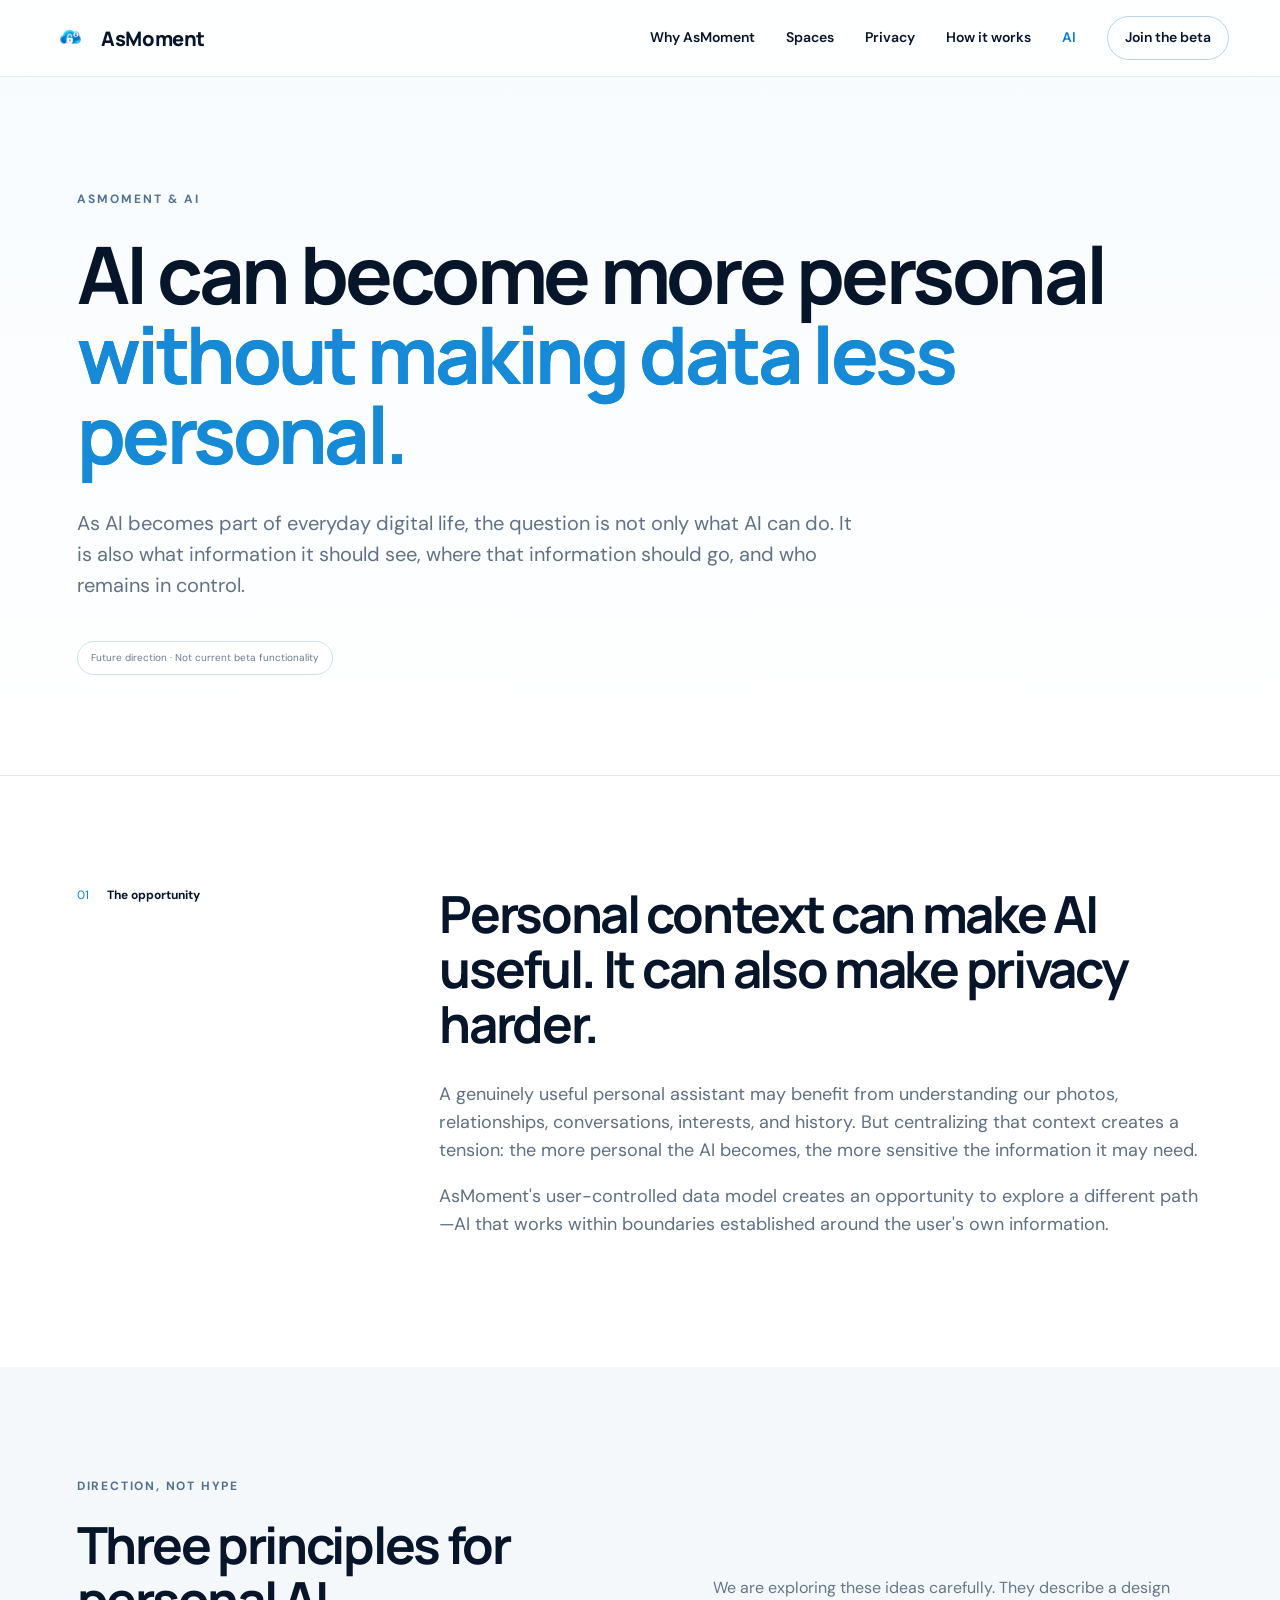
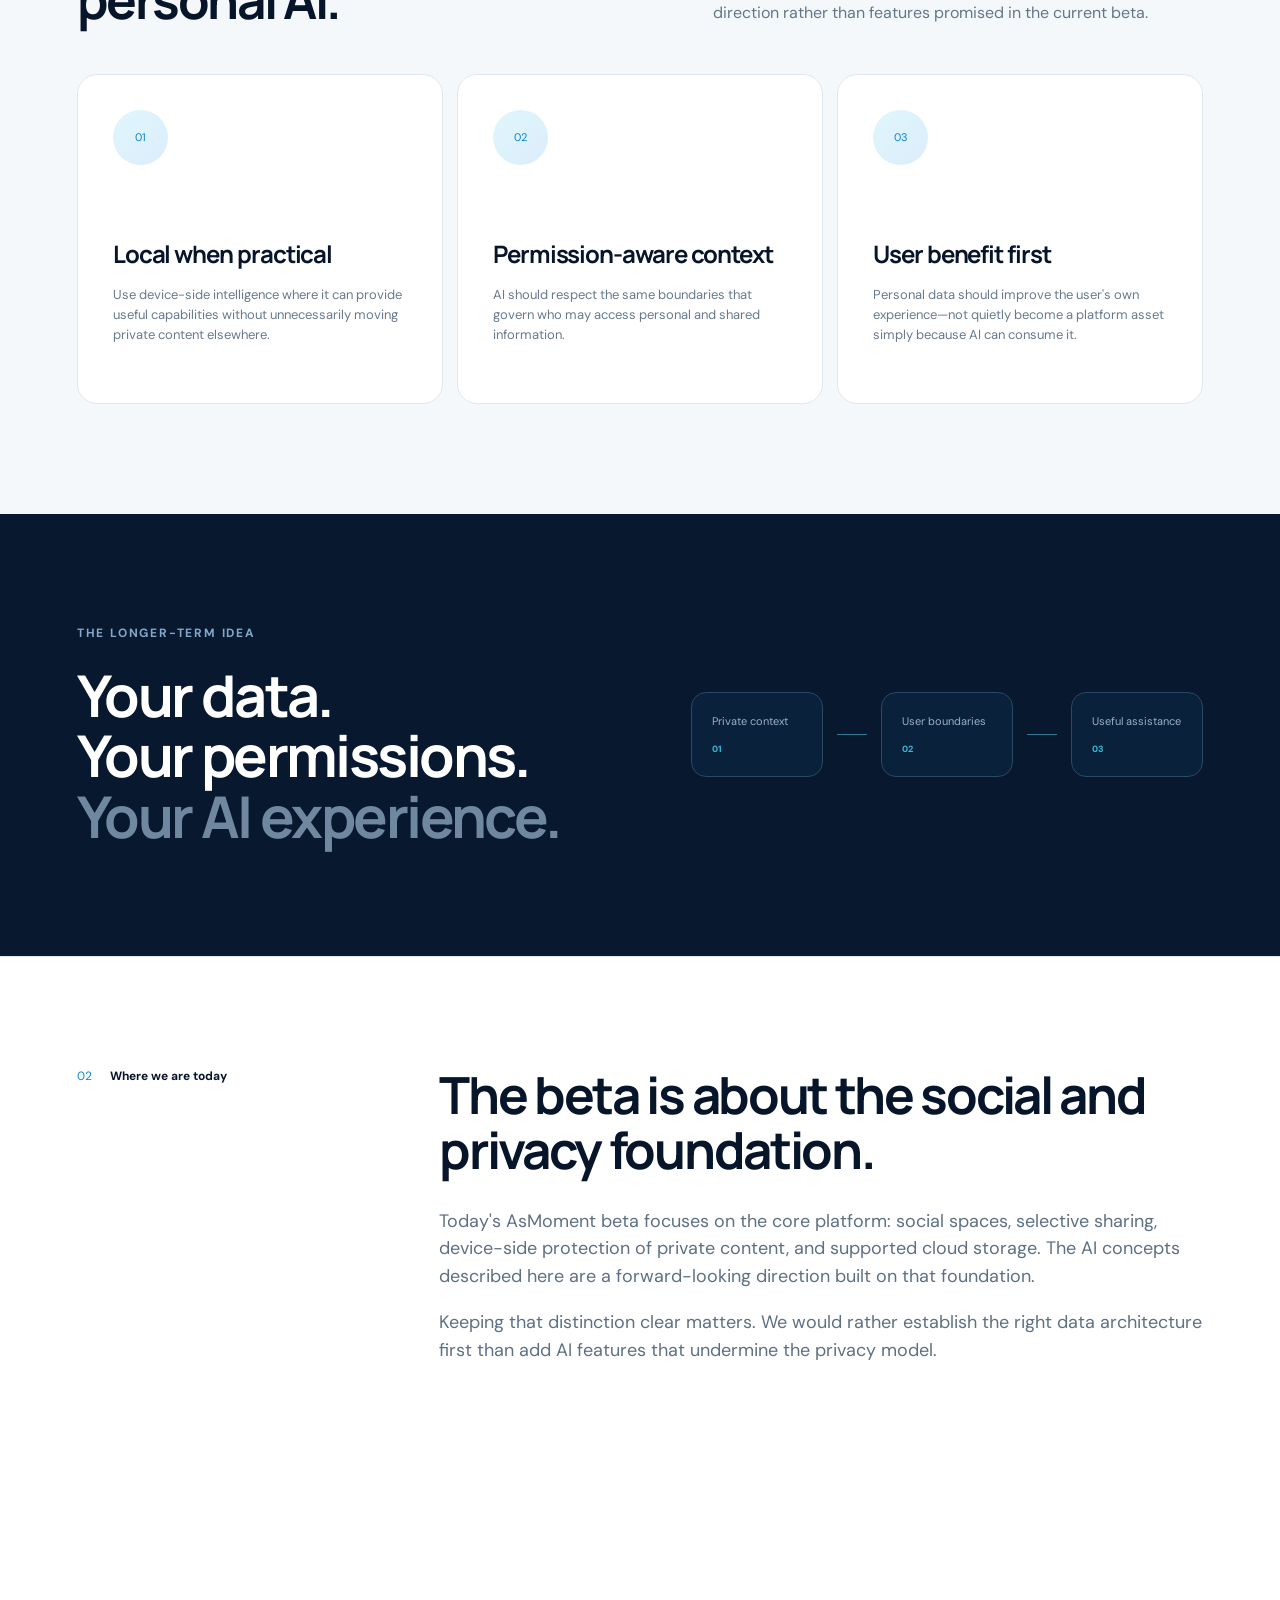
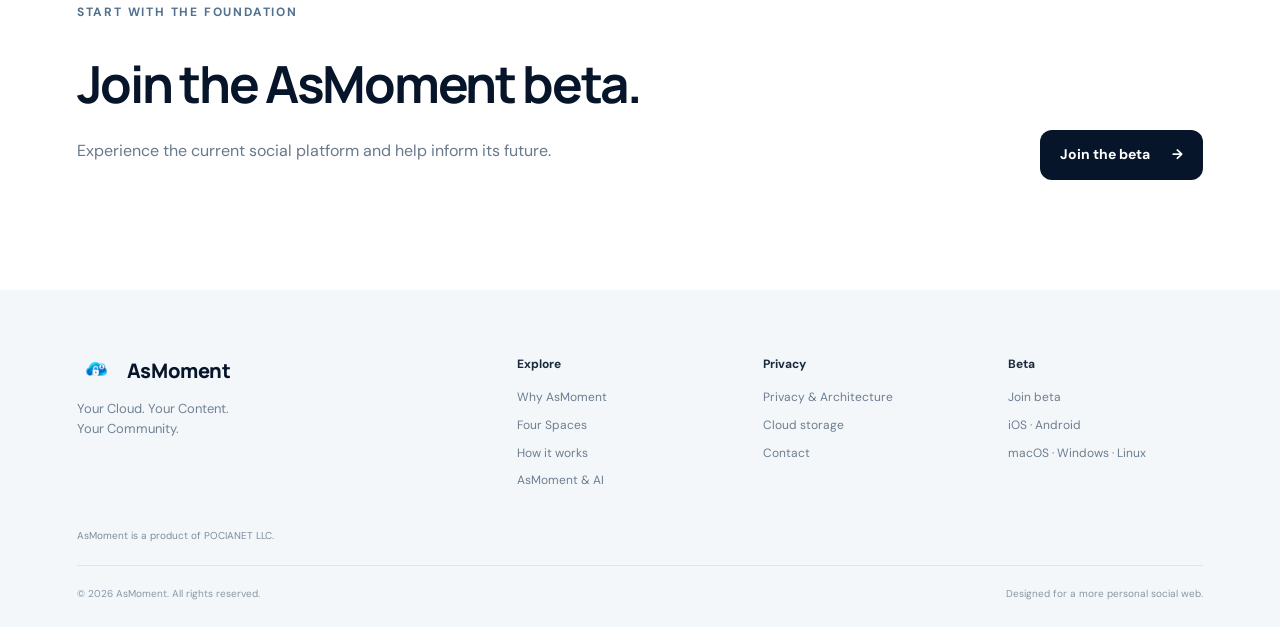
==== ai.html @ 763a7600 "Initial AsMoment website v2.1" ====
<!doctype html><html lang="en"><head><meta charset="utf-8">
  <meta name="viewport" content="width=device-width, initial-scale=1">
  <meta name="description" content="AsMoment's direction for personal AI: useful intelligence that works within user-defined boundaries for private social data.">
  <meta name="theme-color" content="#07152b">
  <meta property="og:title" content="AsMoment & AI — Personal Intelligence, Personal Boundaries">
  <meta property="og:description" content="AsMoment's direction for personal AI: useful intelligence that works within user-defined boundaries for private social data.">
  <meta property="og:type" content="website">
  <link rel="icon" type="image/png" href="assets/logo/favicon.png">
  <title>AsMoment & AI — Personal Intelligence, Personal Boundaries</title>
  <link rel="preconnect" href="https://fonts.googleapis.com">
  <link rel="preconnect" href="https://fonts.gstatic.com" crossorigin>
  <link href="https://fonts.googleapis.com/css2?family=Material+Symbols+Rounded:opsz,wght,FILL,GRAD@24,500,0,0" rel="stylesheet">
  <link rel="stylesheet" href="css/style.css">
  <script defer src="js/main.js"></script></head><body>
<header class="site-header">
    <div class="nav-wrap">
      <a class="brand" href="index.html" aria-label="AsMoment home">
        <img src="assets/logo/asmoment-logo.png" alt="" class="brand-mark"><span>AsMoment</span>
      </a>
      <button class="menu-toggle" aria-expanded="false" aria-controls="site-nav" aria-label="Open navigation"><span></span><span></span></button>
      <nav id="site-nav" class="site-nav" aria-label="Primary navigation">
        <a href="why-asmoment.html">Why AsMoment</a><a href="index.html#spaces">Spaces</a><a href="privacy.html">Privacy</a><a href="index.html#how">How it works</a><a href="ai.html" class="active">AI</a>
        <a class="nav-cta" href="beta.html">Join the beta</a>
      </nav>
    </div>
  </header>
<main>
<section class="page-hero section ai-page-hero">
 <div class="page-kicker reveal">AsMoment & AI</div>
 <h1 class="page-title reveal">AI can become more personal<br><span>without making data less personal.</span></h1>
 <p class="page-lede reveal">As AI becomes part of everyday digital life, the question is not only what AI can do. It is also what information it should see, where that information should go, and who remains in control.</p>
 <div class="future-badge reveal">Future direction · Not current beta functionality</div>
</section>
<section class="editorial section">
 <div class="editorial-aside reveal"><span>01</span><strong>The opportunity</strong></div>
 <div class="editorial-body reveal"><h2>Personal context can make AI useful. It can also make privacy harder.</h2><p>A genuinely useful personal assistant may benefit from understanding our photos, relationships, conversations, interests, and history. But centralizing that context creates a tension: the more personal the AI becomes, the more sensitive the information it may need.</p><p>AsMoment's user-controlled data model creates an opportunity to explore a different path—AI that works within boundaries established around the user's own information.</p></div>
</section>
<section class="ai-principles section">
 <div class="section-heading reveal"><div><div class="section-label">Direction, not hype</div><h2>Three principles for<br>personal AI.</h2></div><p>We are exploring these ideas carefully. They describe a design direction rather than features promised in the current beta.</p></div>
 <div class="ai-principle-grid">
  <article class="ai-principle reveal"><div class="orb">01</div><h3>Local when practical</h3><p>Use device-side intelligence where it can provide useful capabilities without unnecessarily moving private content elsewhere.</p></article>
  <article class="ai-principle reveal"><div class="orb">02</div><h3>Permission-aware context</h3><p>AI should respect the same boundaries that govern who may access personal and shared information.</p></article>
  <article class="ai-principle reveal"><div class="orb">03</div><h3>User benefit first</h3><p>Personal data should improve the user's own experience—not quietly become a platform asset simply because AI can consume it.</p></article>
 </div>
</section>
<section class="split-dark section">
 <div class="reveal"><div class="section-label light">The longer-term idea</div><h2>Your data.<br>Your permissions.<br><span>Your AI experience.</span></h2></div>
 <div class="ai-flow-card reveal"><div><span>Private context</span><b>01</b></div><i></i><div><span>User boundaries</span><b>02</b></div><i></i><div><span>Useful assistance</span><b>03</b></div></div>
</section>
<section class="editorial section">
 <div class="editorial-aside reveal"><span>02</span><strong>Where we are today</strong></div>
 <div class="editorial-body reveal"><h2>The beta is about the social and privacy foundation.</h2><p>Today's AsMoment beta focuses on the core platform: social spaces, selective sharing, device-side protection of private content, and supported cloud storage. The AI concepts described here are a forward-looking direction built on that foundation.</p><p>Keeping that distinction clear matters. We would rather establish the right data architecture first than add AI features that undermine the privacy model.</p></div>
</section>
<section class="page-cta section reveal"><div><div class="section-label">Start with the foundation</div><h2>Join the AsMoment beta.</h2><p>Experience the current social platform and help inform its future.</p></div><a class="button primary" href="beta.html">Join the beta <span>→</span></a></section>
</main><footer class="footer">
    <div class="footer-main">
      <div class="footer-brand">
        <a class="brand" href="index.html"><img src="assets/logo/asmoment-logo.png" alt="" class="brand-mark"><span>AsMoment</span></a>
        <p>Your Cloud. Your Content.<br>Your Community.</p>
      </div>
      <div class="footer-col"><strong>Explore</strong><a href="why-asmoment.html">Why AsMoment</a><a href="index.html#spaces">Four Spaces</a><a href="index.html#how">How it works</a><a href="ai.html">AsMoment & AI</a></div>
      <div class="footer-col"><strong>Privacy</strong><a href="privacy.html">Privacy & Architecture</a><a href="privacy.html#storage">Cloud storage</a><a href="mailto:admin@asmoment.com">Contact</a></div>
      <div class="footer-col"><strong>Beta</strong><a href="beta.html">Join beta</a><span>iOS · Android</span><span>macOS · Windows · Linux</span></div>
    </div>
    <p class="company-line">AsMoment is a product of POCIANET LLC.</p>
      <div class="footer-bottom"><span>© <span id="year"></span> AsMoment. All rights reserved.</span><span>Designed for a more personal social web.</span></div>
  </footer></body></html>
---- css/style.css ----
@import url('https://fonts.googleapis.com/css2?family=DM+Sans:wght@400;500;600;700&family=Manrope:wght@500;600;700;800&display=swap');
:root{--ink:#07152b;--muted:#607086;--line:#dfe7ef;--blue:#0878df;--cyan:#22c7ec;--pale:#f4f8fc;--navy:#06172e;--white:#fff;--radius:28px}
*{box-sizing:border-box}html{scroll-behavior:smooth}body{margin:0;color:var(--ink);font-family:"DM Sans",Arial,sans-serif;background:#fff;line-height:1.55}a{color:inherit;text-decoration:none}img{max-width:100%;display:block}.section{padding:110px max(6vw,24px);position:relative}.site-header{position:fixed;top:0;left:0;right:0;z-index:50;background:rgba(255,255,255,.82);backdrop-filter:blur(18px);border-bottom:1px solid rgba(215,226,237,.7)}.nav-wrap{height:76px;max-width:1500px;margin:auto;padding:0 max(4vw,20px);display:flex;align-items:center;justify-content:space-between}.brand{display:flex;align-items:center;gap:11px;font-family:Manrope,sans-serif;font-size:20px;font-weight:800;letter-spacing:-.4px}.brand-mark{width:39px;height:31px;object-fit:contain}.site-nav{display:flex;align-items:center;gap:31px;font-size:14px;font-weight:600}.site-nav a{transition:.2s}.site-nav a:hover{color:var(--blue)}.nav-cta{padding:10px 17px;border:1px solid #bcd2e6;border-radius:999px}.menu-toggle{display:none;background:none;border:0;padding:10px}.menu-toggle span{display:block;width:23px;height:2px;background:var(--ink);margin:5px}.hero{min-height:850px;padding-top:170px;display:grid;grid-template-columns:1.02fr .98fr;gap:7vw;align-items:center;overflow:hidden;background:linear-gradient(180deg,#f8fbfe 0%,#fff 72%)}.hero-copy{max-width:720px;z-index:2}.eyebrow,.section-label{text-transform:uppercase;letter-spacing:1.8px;font-size:12px;font-weight:700;color:#52718e;display:flex;align-items:center;gap:9px;margin-bottom:22px}.status-dot{width:8px;height:8px;background:#20b878;border-radius:50%;box-shadow:0 0 0 5px rgba(32,184,120,.12)}h1,h2,h3{font-family:Manrope,sans-serif;margin:0;letter-spacing:-.045em}h1{font-size:clamp(58px,6vw,96px);line-height:.98;font-weight:700}h1 span{background:linear-gradient(90deg,#0878df,#16b9dd);-webkit-background-clip:text;color:transparent}.hero-lede{font-size:20px;color:#53657a;max-width:630px;margin:32px 0}.hero-actions{display:flex;gap:13px}.button{display:inline-flex;align-items:center;gap:22px;padding:14px 20px;border-radius:12px;font-weight:700;font-size:14px}.button.primary{background:var(--ink);color:#fff}.button.primary:hover{background:#102a4b}.button.ghost{border:1px solid #ccd9e5;background:#fff}.hero-trust{display:flex;gap:14px;align-items:center;margin-top:37px;font-size:12px;color:#6b7c8e;font-weight:600}.hero-trust i{width:3px;height:3px;background:#aab7c4;border-radius:50%}.hero-visual{height:610px;position:relative}.hero-glow{position:absolute;border-radius:50%;filter:blur(1px)}.glow-one{width:520px;height:520px;background:radial-gradient(circle,rgba(26,199,235,.13),transparent 68%);right:2%;top:17%}.glow-two{width:350px;height:350px;background:radial-gradient(circle,rgba(20,104,225,.10),transparent 68%);left:35%;top:25%}.visual-orbit{position:absolute;border:1px solid rgba(30,130,207,.14);border-radius:50%;left:50%;top:50%;transform:translate(-50%,-50%)}.orbit-a{width:570px;height:570px}.orbit-b{width:430px;height:430px}.phone-shell{position:absolute;width:292px;height:570px;border:9px solid #0a1c33;border-radius:45px;background:#f6f9fc;left:50%;top:50%;transform:translate(-50%,-50%) rotate(3deg);box-shadow:0 35px 80px rgba(12,50,84,.2);padding:28px 16px}.phone-top{width:85px;height:20px;border-radius:20px;background:#0a1c33;position:absolute;top:7px;left:50%;transform:translateX(-50%)}.mini-brand{display:flex;gap:7px;align-items:center;font:700 12px Manrope}.mini-brand img{width:25px;height:20px;object-fit:contain}.moment-card{margin-top:25px;background:#fff;border-radius:19px;padding:10px;box-shadow:0 8px 24px rgba(15,52,85,.08)}.moment-image{height:250px;border-radius:13px;position:relative;overflow:hidden;background:linear-gradient(#bceafb,#e9f8fc)}.sun{position:absolute;width:44px;height:44px;border-radius:50%;background:#fff8cb;right:32px;top:37px}.hill{position:absolute;border-radius:50% 50% 0 0}.hill-a{width:260px;height:150px;background:#6bb8b3;left:-50px;bottom:-50px;transform:rotate(9deg)}.hill-b{width:250px;height:125px;background:#277fa2;right:-80px;bottom:-35px;transform:rotate(-12deg)}.moment-meta{display:flex;gap:9px;align-items:center;padding:12px 3px 6px}.avatar{width:28px;height:28px;border-radius:50%;background:linear-gradient(135deg,#0d78df,#25caec)}.moment-meta b,.moment-meta small{display:block}.moment-meta b{font-size:10px}.moment-meta small{font-size:8px;color:#8391a0}.moment-actions{display:flex;justify-content:space-between;font-size:10px;color:#617284;padding:7px 4px}.encrypt-pill{margin-top:18px;background:#e9f8f6;color:#177d6a;border-radius:10px;padding:9px;text-align:center;font-size:9px;font-weight:700}.cloud-card,.people-card{position:absolute;background:rgba(255,255,255,.93);backdrop-filter:blur(12px);border:1px solid #e2edf5;box-shadow:0 20px 50px rgba(20,67,104,.14);border-radius:17px}.cloud-card{right:0;top:115px;width:230px;padding:16px;display:flex;align-items:center;gap:11px}.cloud-icon{font-size:25px;color:#1689dc}.cloud-card small,.cloud-card strong{display:block}.cloud-card small{font-size:8px;letter-spacing:1.2px;color:#8796a4}.cloud-card strong{font:700 14px Manrope}.lock{margin-left:auto}.people-card{left:0;bottom:95px;padding:13px 15px;width:210px}.faces{display:flex;margin-bottom:8px}.faces span{width:29px;height:29px;border-radius:50%;background:#dcecf8;border:2px solid #fff;display:grid;place-items:center;font-size:9px;font-weight:700;margin-right:-6px}.faces span:nth-child(2){background:#cceee9}.faces span:nth-child(3){background:#eef2f5}.people-card small{font-size:9px;color:#6a7b8c}.statement{max-width:1600px;margin:auto}.statement-grid{display:grid;grid-template-columns:1.05fr .95fr;gap:8vw}.statement h2,.section-heading h2,.clouds h2,.devices h2{font-size:clamp(42px,4vw,66px);line-height:1.06}.statement h2 span,.architecture h2 span{color:#75869a}.statement-copy{font-size:18px;color:#5c6c7d;max-width:650px}.statement-copy p:first-child{margin-top:0}.statement-copy strong{color:var(--ink)}.section-heading{display:flex;justify-content:space-between;gap:60px;align-items:end;max-width:1500px;margin:0 auto 48px}.section-heading p{max-width:490px;color:#657689;margin:0;font-size:16px}.spaces{background:#f5f8fb}.space-grid{max-width:1500px;margin:auto;display:grid;grid-template-columns:repeat(4,1fr);gap:16px}.space-card{min-height:390px;padding:28px;border-radius:22px;background:#fff;border:1px solid #e2eaf1;display:flex;flex-direction:column;transition:.25s}.space-card:hover{transform:translateY(-5px);box-shadow:0 22px 45px rgba(19,56,87,.08)}.space-no{font-size:11px;color:#8b9aaa}.space-icon{font-size:40px;margin:55px 0 27px;color:#1287d7}.space-card h3{font-size:25px}.space-card p{color:#657487;font-size:14px}.card-foot{margin-top:auto;padding-top:22px;border-top:1px solid #e8eef3;font-size:12px;font-weight:700;display:flex;justify-content:space-between}.architecture{background:var(--navy);color:#fff;display:grid;grid-template-columns:1fr 1fr;gap:9vw;align-items:center;overflow:hidden}.architecture:after{content:"";position:absolute;width:600px;height:600px;border-radius:50%;background:radial-gradient(circle,rgba(18,181,221,.14),transparent 65%);right:-120px;top:0}.section-label.light{color:#82a9c9}.architecture h2,.ai h2{font-size:clamp(43px,4.2vw,68px);line-height:1.05}.arch-copy{z-index:2}.arch-copy>p{color:#aabbd0;font-size:17px;max-width:650px}.principles{margin-top:42px;border-top:1px solid #213650}.principles>div{display:flex;gap:20px;padding:18px 0;border-bottom:1px solid #213650}.principles b{color:#43c8e5;font-size:11px}.principles span strong,.principles span small{display:block}.principles span strong{font-size:14px}.principles span small{color:#8297ad;font-size:12px;margin-top:2px}.arch-diagram{z-index:2;max-width:570px;margin:auto;width:100%}.arch-node{border:1px solid #284663;background:rgba(10,33,57,.85);border-radius:19px;padding:21px 24px;box-shadow:0 18px 45px rgba(0,0,0,.16)}.arch-node small,.arch-node strong,.arch-node>span{display:block}.arch-node small{color:#58cae4;font-size:9px;letter-spacing:1.5px}.arch-node strong{font:700 21px Manrope;margin:3px 0}.arch-node>span{font-size:11px;color:#92a7bb}.arch-node.device{margin:0 50px}.arch-node.cloud{background:linear-gradient(135deg,#0d3356,#0a243f)}.flow-line{height:65px;width:1px;background:#38546e;margin:auto;position:relative}.flow-line span{position:absolute;white-space:nowrap;font-size:8px;color:#718ba2;background:var(--navy);padding:3px 7px;left:8px;top:22px}.flow-line.secure{background:#19a8ca}.provider-row{display:flex;gap:7px;margin-top:13px}.provider-row span{font-size:9px;border:1px solid #315674;border-radius:7px;padding:6px 8px}.arch-node em{display:block;color:#6f8aa2;font-size:8px;font-style:normal;margin-top:9px}.how{max-width:1700px;margin:auto}.steps{display:grid;grid-template-columns:repeat(4,1fr);border-top:1px solid var(--line);border-bottom:1px solid var(--line)}.step{padding:35px 28px 42px;border-right:1px solid var(--line);min-height:315px}.step:last-child{border-right:0}.step-num{font-size:10px;color:#8da0b1}.step-glyph{font-size:34px;color:#0b86d9;margin:43px 0 30px}.step h3{font-size:20px}.step p{font-size:13px;color:#69798a}.clouds{padding-top:30px}.clouds-panel{max-width:1500px;margin:auto;background:#eff6fb;border-radius:30px;padding:60px;display:grid;grid-template-columns:.8fr 1.2fr;gap:7vw;align-items:center}.clouds-panel p{color:#617386;max-width:500px}.provider-grid{display:grid;grid-template-columns:1fr 1fr;gap:12px}.provider{background:#fff;border:1px solid #dce7ef;border-radius:14px;padding:17px;display:grid;grid-template-columns:35px 1fr;grid-template-rows:auto auto;column-gap:12px;align-items:center}.provider>span{grid-row:1/3;width:31px;height:31px;display:grid;place-items:center;font-weight:700;color:#1686d5}.provider strong{font-size:13px}.provider small{font-size:9px;color:#8392a1}.provider.muted{opacity:.75}.gdrive{border:7px solid #2b8ae2;border-top-color:#f5b840;border-right-color:#45aa68;transform:rotate(45deg);width:25px!important;height:25px!important}.boxlogo{font-size:12px}.devices{display:grid;grid-template-columns:.8fr 1.2fr;gap:8vw;align-items:center;overflow:hidden}.device-copy p{color:#627387;max-width:520px}.os-list{display:flex;flex-wrap:wrap;gap:8px;margin-top:28px}.os-list span{padding:8px 12px;border:1px solid #d8e2ea;border-radius:999px;font-size:11px;font-weight:700}.device-art{height:480px;position:relative}.laptop{position:absolute;width:590px;left:50%;top:50%;transform:translate(-45%,-50%)}.laptop-screen{height:340px;border:11px solid #14283d;border-radius:20px;background:#f7fafc;display:grid;grid-template-columns:120px 1fr;padding:20px;gap:22px;box-shadow:0 35px 65px rgba(20,54,85,.15)}.mock-sidebar{border-radius:10px;background:linear-gradient(#e3eef5 20%,transparent 20% 25%,#e3eef5 25% 32%,transparent 32% 37%,#e3eef5 37% 44%,transparent 44%)}.mock-feed{display:grid;gap:12px}.mock-feed i{background:linear-gradient(135deg,#c8edf2,#d8e9f5);border-radius:12px}.laptop-base{height:13px;background:#b9c5cf;border-radius:0 0 50% 50%;width:660px;margin-left:-35px}.mobile{position:absolute;width:160px;height:330px;border:8px solid #10253a;border-radius:28px;background:#fff;right:2%;bottom:5%;box-shadow:0 25px 55px rgba(16,48,77,.18);padding:13px}.mock-top{height:20px;background:#e6eef4;border-radius:6px;margin-bottom:10px}.mock-photo{height:170px;background:linear-gradient(145deg,#b9e9ef,#6fb1cc);border-radius:10px}.mock-lines{height:45px;margin-top:10px;background:linear-gradient(#e6eef4 15%,transparent 15% 35%,#e6eef4 35% 50%,transparent 50%)}.ai{background:#07182f;color:#fff;display:grid;grid-template-columns:1fr 1fr;gap:10vw;align-items:center;overflow:hidden}.ai-copy p{color:#9fb2c7;max-width:600px}.future-note{font-size:11px!important;border-left:2px solid #28bddd;padding-left:12px}.ai-visual{height:500px;position:relative;display:grid;place-items:center}.ai-core{width:145px;height:145px;border-radius:50%;background:radial-gradient(circle at 30% 25%,#22d0eb,#0878df 55%,#0a3d7e);display:grid;place-items:center;font:800 48px Manrope;box-shadow:0 0 70px rgba(22,173,222,.3);z-index:2}.ai-core span{font-size:22px}.ai-ring{position:absolute;border:1px solid #254665;border-radius:50%}.r1{width:240px;height:240px}.r2{width:360px;height:360px}.r3{width:480px;height:480px}.ai-tag{position:absolute;border:1px solid #284968;background:#0b213b;border-radius:999px;padding:7px 12px;font-size:9px;color:#8eb0c8}.tag1{left:9%;top:22%}.tag2{right:2%;top:48%}.tag3{left:15%;bottom:18%}.beta{padding-top:90px;padding-bottom:90px}.beta-panel{max-width:1500px;margin:auto;border-radius:30px;background:linear-gradient(120deg,#0b7ee0,#0a54b6);color:#fff;padding:60px;display:flex;justify-content:space-between;align-items:center;gap:60px;box-shadow:0 25px 60px rgba(11,91,176,.18)}.beta-copy{max-width:760px}.beta-copy .eyebrow{color:#cbe9fb}.beta-copy h2{font-size:clamp(38px,4vw,62px);line-height:1.04}.beta-copy p{color:#d8eafd;max-width:650px}.beta-action{text-align:center;min-width:240px}.light-button{background:#fff!important;color:#0b5db6!important}.beta-action small{display:block;margin-top:11px;color:#cde2f7}.footer{background:#f4f7fa;padding:65px max(6vw,24px) 25px}.footer-main{max-width:1500px;margin:auto;display:grid;grid-template-columns:2fr repeat(3,1fr);gap:50px}.footer-brand p{font-size:13px;color:#718294}.footer-col{display:flex;flex-direction:column;gap:9px;font-size:12px;color:#6c7d8e}.footer-col strong{color:#1a2a3d;margin-bottom:6px}.footer-col a:hover{color:var(--blue)}.footer-bottom{max-width:1500px;margin:50px auto 0;padding-top:20px;border-top:1px solid #dce5ec;display:flex;justify-content:space-between;font-size:10px;color:#8997a5}.reveal{opacity:0;transform:translateY(18px);transition:opacity .7s ease,transform .7s ease}.reveal.visible{opacity:1;transform:none}
@media(max-width:1000px){.site-nav{display:none;position:absolute;top:76px;left:0;right:0;background:#fff;padding:24px;flex-direction:column;align-items:flex-start;border-bottom:1px solid var(--line)}.site-nav.open{display:flex}.menu-toggle{display:block}.hero{grid-template-columns:1fr;padding-top:145px}.hero-copy{max-width:800px}.hero-visual{height:560px}.statement-grid,.architecture,.devices,.ai{grid-template-columns:1fr}.space-grid,.steps{grid-template-columns:1fr 1fr}.clouds-panel{grid-template-columns:1fr}.architecture{gap:60px}.arch-diagram{margin:0}.devices{gap:20px}.device-art{margin-top:20px}.ai-visual{order:2}.footer-main{grid-template-columns:2fr 1fr 1fr}.footer-col:last-child{display:none}}
@media(max-width:650px){.section{padding:78px 22px}.hero{padding-top:130px;min-height:auto}.hero-lede{font-size:17px}.hero-actions{flex-direction:column;align-items:stretch}.button{justify-content:center}.hero-trust{flex-wrap:wrap}.hero-visual{height:500px;transform:scale(.82);margin:-30px -50px}.cloud-card{right:-20px}.people-card{left:-20px}.statement-grid{grid-template-columns:1fr;gap:25px}.section-heading{display:block}.section-heading p{margin-top:18px}.space-grid,.steps{grid-template-columns:1fr}.space-card{min-height:300px}.space-icon{margin:30px 0 20px}.step{border-right:0;border-bottom:1px solid var(--line)}.clouds-panel{padding:30px 20px}.provider-grid{grid-template-columns:1fr}.arch-node.device{margin:0 15px}.devices{padding-bottom:20px}.device-art{height:370px;transform:scale(.72);margin:-30px -100px}.laptop{left:44%}.ai-visual{height:390px;transform:scale(.78);margin:-20px}.beta-panel{padding:35px 25px;display:block}.beta-action{margin-top:28px;text-align:left}.footer-main{grid-template-columns:1fr 1fr}.footer-brand{grid-column:1/-1}.footer-bottom{display:block}.footer-bottom span{display:block;margin-top:6px}}
@media(prefers-reduced-motion:reduce){html{scroll-behavior:auto}.reveal{opacity:1;transform:none;transition:none}}

.site-nav a.active{color:var(--blue)}
.page-hero{padding-top:190px;padding-bottom:100px;min-height:650px;background:linear-gradient(180deg,#f7fbfe,#fff);display:flex;flex-direction:column;justify-content:center}
.page-kicker{font-size:12px;text-transform:uppercase;letter-spacing:2px;color:#517491;font-weight:700;margin-bottom:25px}
.page-title{font-size:clamp(54px,6.2vw,94px);line-height:1.01;max-width:1300px}.page-title span{color:#1689d7}
.page-lede{max-width:780px;font-size:20px;color:#607287;margin-top:34px}
.editorial{max-width:1500px;margin:auto;display:grid;grid-template-columns:260px 1fr;gap:8vw;border-top:1px solid var(--line)}
.editorial-aside{display:flex;gap:18px;align-items:flex-start;font-size:12px}.editorial-aside span{color:#0c89d9}.editorial-aside strong{font-size:12px}
.editorial-body{max-width:850px}.editorial-body h2{font-size:clamp(38px,4vw,60px);line-height:1.08;margin-bottom:30px}.editorial-body p{font-size:18px;color:#5e7083}.editorial-body strong{color:var(--ink)}
.beliefs,.storage-section,.ai-principles,.beta-details{background:#f5f8fb}.belief-grid{max-width:1500px;margin:auto;display:grid;grid-template-columns:repeat(4,1fr);gap:14px}
.belief{background:#fff;border:1px solid #e1e9f0;border-radius:18px;padding:28px;min-height:280px}.belief>span{font-size:10px;color:#168bd9}.belief h3{font-size:22px;margin-top:60px}.belief p{font-size:13px;color:#667789}
.split-dark{background:#07182f;color:#fff;display:grid;grid-template-columns:1fr 1fr;gap:8vw;align-items:center}.split-dark h2{font-size:clamp(44px,4.5vw,70px);line-height:1.05}.split-dark h2 span{color:#6f879f}
.quote-card{border:1px solid #294761;background:#0a213b;border-radius:24px;padding:55px}.quote-card p{font:600 clamp(30px,3vw,45px) Manrope;letter-spacing:-.04em;margin:0}.quote-card small{display:block;color:#7f9bb4;margin-top:20px}
.page-cta{max-width:1500px;margin:auto;display:flex;justify-content:space-between;align-items:end;gap:50px}.page-cta h2{font-size:clamp(40px,4vw,62px)}.page-cta p{color:#68798b}
.arch-explainer{background:#07182f;color:#fff}.arch-story{max-width:1450px;margin:auto;display:grid;grid-template-columns:1fr 110px 1fr 110px 1fr;align-items:center}
.arch-stage{min-height:260px;border:1px solid #294761;border-radius:20px;background:#0a213b;padding:28px}.arch-stage b{color:#32c1df;font-size:11px}.arch-stage small{display:block;color:#7694ad;font-size:9px;letter-spacing:1.4px;margin-top:40px}.arch-stage h3{font-size:24px;margin:5px 0}.arch-stage p{color:#8da6bb;font-size:12px}.arch-arrow{text-align:center;color:#39c1df}.arch-arrow span{display:block;color:#69869e;font-size:8px;margin-top:4px}
.storage-grid{max-width:1500px;margin:auto;display:grid;grid-template-columns:repeat(4,1fr);gap:14px}.storage-card{background:#fff;border:1px solid #dfe8ef;border-radius:18px;padding:30px;min-height:270px}.storage-symbol{display:grid;place-items:center;width:48px;height:48px;border-radius:13px;background:#eaf6fc;color:#0c83d4;font-weight:800}.storage-card h3{font-size:21px;margin-top:45px}.storage-card p{font-size:12px;color:#697a8b}.storage-card small{font-size:8px;letter-spacing:1px;color:#1886d0}.storage-card.testing{opacity:.75}
.privacy-boundaries{background:#07182f;color:#fff}.boundary-grid{max-width:1500px;margin:auto;display:grid;grid-template-columns:repeat(3,1fr);gap:1px;background:#27415a;border:1px solid #27415a}.boundary{background:#07182f;padding:35px}.boundary b{font:600 20px Manrope}.boundary p{font-size:12px;color:#8fa5b9}.technical-note{max-width:1500px;margin:35px auto 0;color:#7891a8;font-size:10px}
.future-badge{margin-top:20px;border:1px solid #cfe0ed;border-radius:999px;padding:8px 13px;width:max-content;font-size:10px;color:#6a7d8f;background:#fff}
.ai-principle-grid{max-width:1500px;margin:auto;display:grid;grid-template-columns:repeat(3,1fr);gap:14px}.ai-principle{background:#fff;border:1px solid #dfe8ef;border-radius:20px;padding:35px;min-height:330px}.orb{width:55px;height:55px;border-radius:50%;display:grid;place-items:center;background:linear-gradient(135deg,#dff7fb,#dcecfb);color:#0a82d3;font-size:11px}.ai-principle h3{font-size:24px;margin-top:70px}.ai-principle p{color:#687a8c;font-size:13px}
.ai-flow-card{display:flex;align-items:center;gap:14px}.ai-flow-card div{flex:1;border:1px solid #2a4964;background:#0a213b;border-radius:15px;padding:20px}.ai-flow-card span,.ai-flow-card b{display:block}.ai-flow-card span{font-size:11px;color:#9ab0c4}.ai-flow-card b{color:#36bddb;font-size:9px;margin-top:12px}.ai-flow-card i{width:30px;height:1px;background:#2f7690}
.beta-page{padding-top:190px;min-height:780px;background:linear-gradient(135deg,#f7fbfe,#eef7fc);display:grid;grid-template-columns:1.1fr .9fr;gap:9vw;align-items:center}.beta-page-copy h1{font-size:clamp(52px,5.5vw,86px);line-height:1.01}.beta-page-copy h1 span{color:#1186d5}.beta-page-copy>p{font-size:18px;color:#617387;max-width:680px}.beta-checks{display:grid;gap:10px;margin-top:35px;font-size:12px;color:#536b7e}.beta-checks span::first-letter{color:#18a775}.beta-contact{background:#fff;border:1px solid #dce7ef;border-radius:24px;padding:45px;box-shadow:0 30px 70px rgba(24,67,101,.09)}.contact-icon{width:55px;height:55px;border-radius:15px;background:#e8f5fb;color:#0b83d4;display:grid;place-items:center;font:700 23px Manrope;margin-bottom:35px}.beta-contact h2{font-size:34px}.beta-contact p{color:#65778a}.button.wide{width:100%;justify-content:space-between;margin-top:15px}.beta-contact>small{display:block;color:#8b99a7;font-size:9px;margin-top:12px}
@media(max-width:1000px){.editorial{grid-template-columns:1fr;gap:30px}.belief-grid,.storage-grid{grid-template-columns:1fr 1fr}.arch-story{grid-template-columns:1fr}.arch-arrow{padding:18px;transform:rotate(90deg)}.ai-principle-grid{grid-template-columns:1fr}.beta-page{grid-template-columns:1fr}.split-dark{grid-template-columns:1fr}.page-hero{min-height:560px}.boundary-grid{grid-template-columns:1fr}}
@media(max-width:650px){.page-hero{padding-top:140px;min-height:520px}.page-lede{font-size:17px}.belief-grid,.storage-grid{grid-template-columns:1fr}.page-cta{display:block}.page-cta .button{margin-top:25px}.quote-card{padding:30px}.ai-flow-card{flex-direction:column;align-items:stretch}.ai-flow-card i{height:25px;width:1px;margin:auto}.beta-page{padding-top:140px}.beta-contact{padding:30px 22px}}


/* v2.1 — AsMoment space system and human-centered storytelling */
.material-symbols-rounded{
  font-family:'Material Symbols Rounded';
  font-weight:normal;font-style:normal;font-size:32px;line-height:1;
  letter-spacing:normal;text-transform:none;display:inline-block;white-space:nowrap;
  word-wrap:normal;direction:ltr;-webkit-font-feature-settings:'liga';-webkit-font-smoothing:antialiased;
  font-feature-settings:'liga';
}
.space-icon{
  width:62px;height:62px;border-radius:18px;display:grid;place-items:center;
  margin:30px 0 20px;
}
.space-card.corner .space-icon{color:#00897b;background:#e6f6f3}
.space-card.family .space-icon{color:#e88909;background:#fff3df}
.space-card.community .space-icon{color:#2787e8;background:#e9f3fd}
.space-card.square .space-icon{color:#6657c8;background:#efedfb}
.space-card.corner{border-top:3px solid #00897b}
.space-card.family{border-top:3px solid #f59e0b}
.space-card.community{border-top:3px solid #2787e8}
.space-card.square{border-top:3px solid #6657c8}

.human-story{
  max-width:none;background:#f5f8fb;display:grid;grid-template-columns:.85fr 1.15fr;
  gap:7vw;align-items:center;
}
.human-story-copy{max-width:650px;margin-left:auto}
.human-story-copy h2{font-size:clamp(40px,4.4vw,68px);line-height:1.05;margin:18px 0 24px}
.human-story-copy h2 span{color:#75879a}
.human-story-copy p{font-size:17px;color:#647689;max-width:580px}
.text-link{display:inline-flex;gap:12px;align-items:center;margin-top:18px;color:#087ac5;font-size:12px;font-weight:700}
.human-photo-grid{display:grid;grid-template-columns:1.1fr .9fr;gap:16px;min-height:520px}
.photo-slot{margin:0;border-radius:24px;overflow:hidden;position:relative;background:#dceaf1;min-height:420px}
.photo-slot:nth-child(2){margin-top:70px;min-height:380px}
.photo-art{position:absolute;inset:0;display:grid;place-items:center;background:
  radial-gradient(circle at 30% 25%,rgba(255,255,255,.8),transparent 24%),
  linear-gradient(145deg,#d8eff1,#dce8f5 52%,#d8d6ee)}
.photo-family .photo-art{background:
  radial-gradient(circle at 25% 20%,rgba(255,255,255,.82),transparent 22%),
  linear-gradient(145deg,#f6e6cf,#dbecef 52%,#cadde5)}
.photo-community .photo-art{background:
  radial-gradient(circle at 75% 20%,rgba(255,255,255,.75),transparent 24%),
  linear-gradient(145deg,#dcecf8,#dfe8f5 48%,#e4dcf4)}
.photo-art .material-symbols-rounded{font-size:90px;color:rgba(28,67,91,.22)}
.photo-slot figcaption{position:absolute;left:18px;right:18px;bottom:18px;padding:17px 18px;border-radius:15px;
  background:rgba(255,255,255,.9);backdrop-filter:blur(10px);display:flex;flex-direction:column}
.photo-slot figcaption b{font:600 15px Manrope;color:#162b3d}
.photo-slot figcaption span{font-size:10px;color:#718394;margin-top:3px}
.company-line{max-width:1500px;margin:38px auto -28px;font-size:10px;color:#7d8d9b}

@media(max-width:1000px){
  .human-story{grid-template-columns:1fr}
  .human-story-copy{margin:0}
  .human-photo-grid{min-height:440px}
}
@media(max-width:650px){
  .human-photo-grid{grid-template-columns:1fr;min-height:auto}
  .photo-slot,.photo-slot:nth-child(2){min-height:300px;margin:0}
}
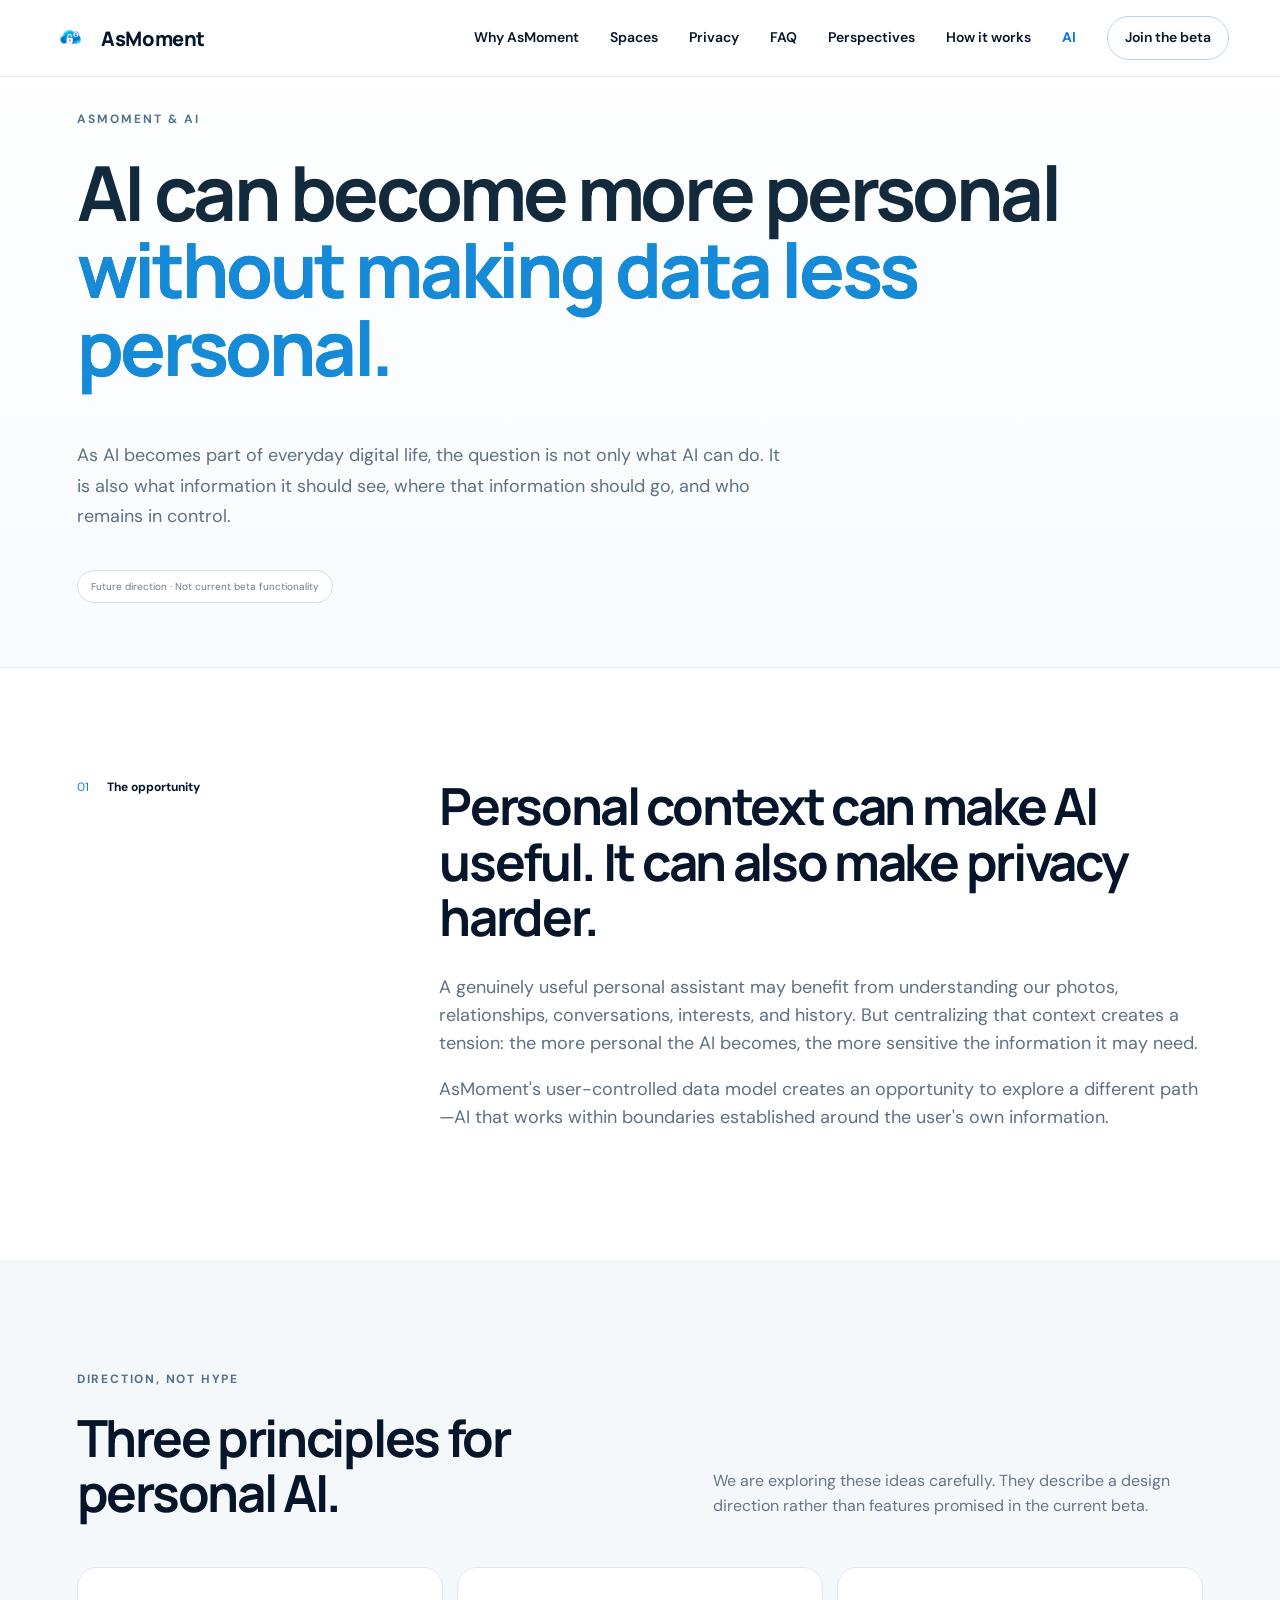
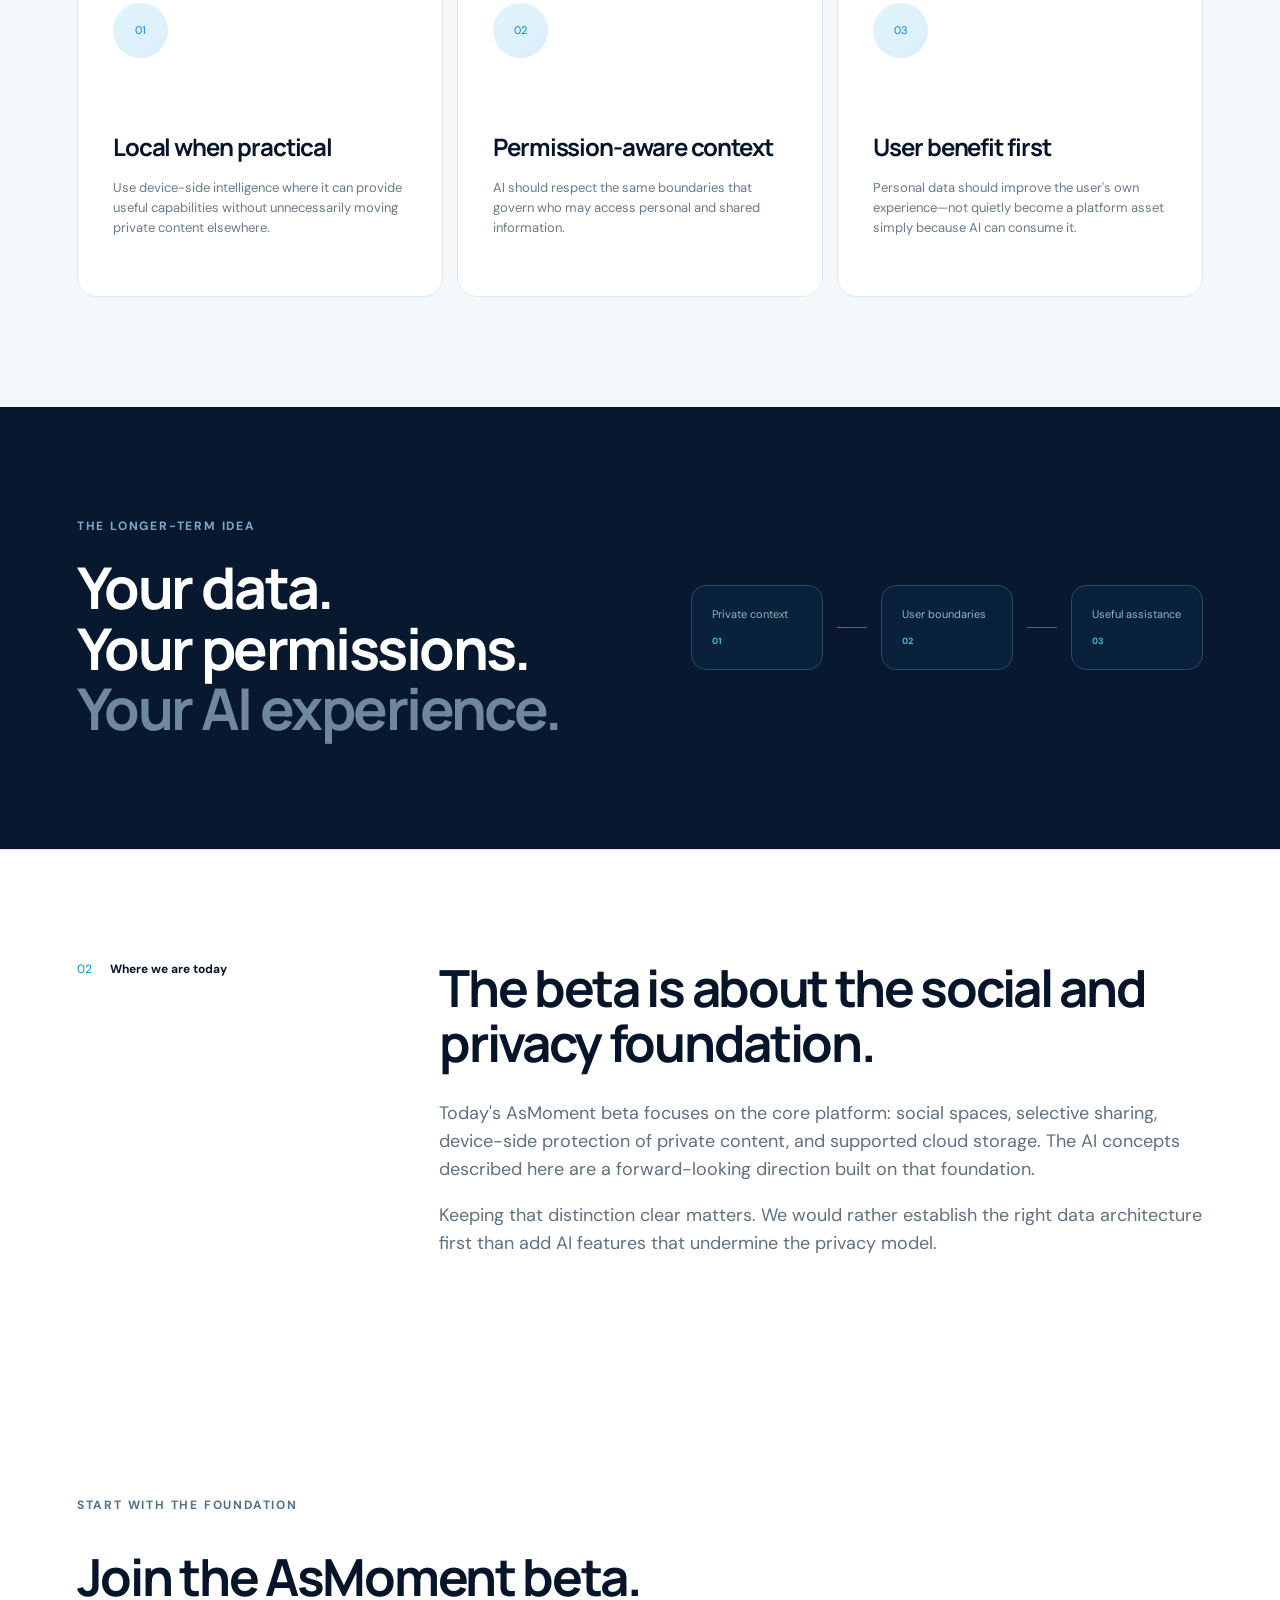
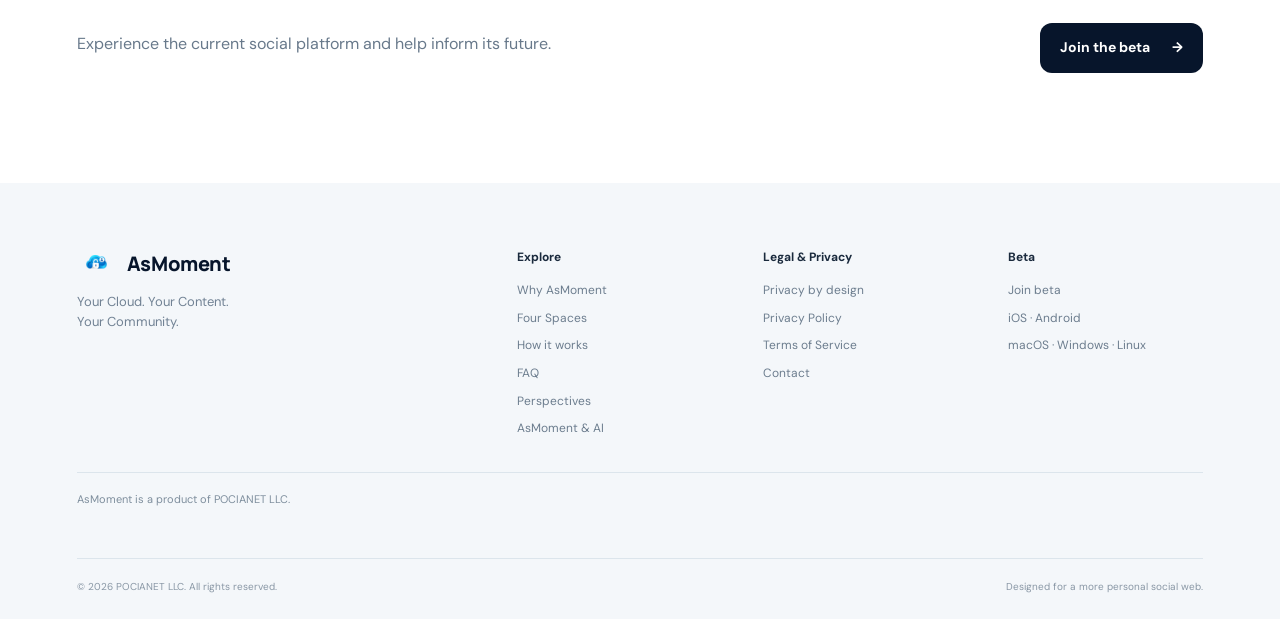
==== commit 2590737f: "add FAQ/Perspectives and a framework of beta" ====
--- a/ai.html
+++ b/ai.html
@@ -12,18 +12,18 @@
   <link href="https://fonts.googleapis.com/css2?family=Material+Symbols+Rounded:opsz,wght,FILL,GRAD@24,500,0,0" rel="stylesheet">
   <link rel="stylesheet" href="css/style.css">
   <script defer src="js/main.js"></script></head><body>
-<header class="site-header">
-    <div class="nav-wrap">
-      <a class="brand" href="index.html" aria-label="AsMoment home">
-        <img src="assets/logo/asmoment-logo.png" alt="" class="brand-mark"><span>AsMoment</span>
-      </a>
-      <button class="menu-toggle" aria-expanded="false" aria-controls="site-nav" aria-label="Open navigation"><span></span><span></span></button>
-      <nav id="site-nav" class="site-nav" aria-label="Primary navigation">
-        <a href="why-asmoment.html">Why AsMoment</a><a href="index.html#spaces">Spaces</a><a href="privacy.html">Privacy</a><a href="index.html#how">How it works</a><a href="ai.html" class="active">AI</a>
-        <a class="nav-cta" href="beta.html">Join the beta</a>
-      </nav>
-    </div>
-  </header>
+<header class="site-header" id="top">
+  <div class="nav-wrap">
+    <a class="brand" href="index.html" aria-label="AsMoment home">
+      <img src="assets/logo/asmoment-logo.png" alt="" class="brand-mark"><span>AsMoment</span>
+    </a>
+    <button class="menu-toggle" aria-expanded="false" aria-controls="site-nav" aria-label="Open navigation"><span></span><span></span></button>
+    <nav id="site-nav" class="site-nav" aria-label="Primary navigation">
+      <a href="why-asmoment.html">Why AsMoment</a><a href="index.html#spaces">Spaces</a><a href="privacy.html">Privacy</a><a href="faq.html">FAQ</a><a href="perspectives.html">Perspectives</a><a href="index.html#how">How it works</a><a href="ai.html" class="active">AI</a>
+      <a class="nav-cta" href="beta.html">Join the beta</a>
+    </nav>
+  </div>
+</header>
 <main>
 <section class="page-hero section ai-page-hero">
  <div class="page-kicker reveal">AsMoment & AI</div>
@@ -53,15 +53,15 @@
 </section>
 <section class="page-cta section reveal"><div><div class="section-label">Start with the foundation</div><h2>Join the AsMoment beta.</h2><p>Experience the current social platform and help inform its future.</p></div><a class="button primary" href="beta.html">Join the beta <span>→</span></a></section>
 </main><footer class="footer">
-    <div class="footer-main">
-      <div class="footer-brand">
-        <a class="brand" href="index.html"><img src="assets/logo/asmoment-logo.png" alt="" class="brand-mark"><span>AsMoment</span></a>
-        <p>Your Cloud. Your Content.<br>Your Community.</p>
-      </div>
-      <div class="footer-col"><strong>Explore</strong><a href="why-asmoment.html">Why AsMoment</a><a href="index.html#spaces">Four Spaces</a><a href="index.html#how">How it works</a><a href="ai.html">AsMoment & AI</a></div>
-      <div class="footer-col"><strong>Privacy</strong><a href="privacy.html">Privacy & Architecture</a><a href="privacy.html#storage">Cloud storage</a><a href="mailto:admin@asmoment.com">Contact</a></div>
-      <div class="footer-col"><strong>Beta</strong><a href="beta.html">Join beta</a><span>iOS · Android</span><span>macOS · Windows · Linux</span></div>
+  <div class="footer-main">
+    <div class="footer-brand">
+      <a class="brand" href="index.html"><img src="assets/logo/asmoment-logo.png" alt="" class="brand-mark"><span>AsMoment</span></a>
+      <p>Your Cloud. Your Content.<br>Your Community.</p>
     </div>
-    <p class="company-line">AsMoment is a product of POCIANET LLC.</p>
-      <div class="footer-bottom"><span>© <span id="year"></span> AsMoment. All rights reserved.</span><span>Designed for a more personal social web.</span></div>
-  </footer></body></html>+    <div class="footer-col"><strong>Explore</strong><a href="why-asmoment.html">Why AsMoment</a><a href="index.html#spaces">Four Spaces</a><a href="index.html#how">How it works</a><a href="faq.html">FAQ</a><a href="perspectives.html">Perspectives</a><a href="ai.html">AsMoment & AI</a></div>
+    <div class="footer-col"><strong>Legal & Privacy</strong><a href="privacy.html">Privacy by design</a><a href="Footer/privacy.html">Privacy Policy</a><a href="Footer/terms.html">Terms of Service</a><a href="mailto:admin@asmoment.com">Contact</a></div>
+    <div class="footer-col"><strong>Beta</strong><a href="beta.html">Join beta</a><span>iOS · Android</span><span>macOS · Windows · Linux</span></div>
+  </div>
+  <p class="company-line">AsMoment is a product of POCIANET LLC.</p>
+  <div class="footer-bottom"><span>© <span id="year"></span> POCIANET LLC. All rights reserved.</span><span>Designed for a more personal social web.</span></div>
+</footer></body></html>
--- a/css/style.css
+++ b/css/style.css
@@ -60,21 +60,18 @@
 .human-story-copy h2 span{color:#75879a}
 .human-story-copy p{font-size:17px;color:#647689;max-width:580px}
 .text-link{display:inline-flex;gap:12px;align-items:center;margin-top:18px;color:#087ac5;font-size:12px;font-weight:700}
-.human-photo-grid{display:grid;grid-template-columns:1.1fr .9fr;gap:16px;min-height:520px}
-.photo-slot{margin:0;border-radius:24px;overflow:hidden;position:relative;background:#dceaf1;min-height:420px}
-.photo-slot:nth-child(2){margin-top:70px;min-height:380px}
-.photo-art{position:absolute;inset:0;display:grid;place-items:center;background:
-  radial-gradient(circle at 30% 25%,rgba(255,255,255,.8),transparent 24%),
-  linear-gradient(145deg,#d8eff1,#dce8f5 52%,#d8d6ee)}
-.photo-family .photo-art{background:
-  radial-gradient(circle at 25% 20%,rgba(255,255,255,.82),transparent 22%),
-  linear-gradient(145deg,#f6e6cf,#dbecef 52%,#cadde5)}
-.photo-community .photo-art{background:
-  radial-gradient(circle at 75% 20%,rgba(255,255,255,.75),transparent 24%),
-  linear-gradient(145deg,#dcecf8,#dfe8f5 48%,#e4dcf4)}
-.photo-art .material-symbols-rounded{font-size:90px;color:rgba(28,67,91,.22)}
-.photo-slot figcaption{position:absolute;left:18px;right:18px;bottom:18px;padding:17px 18px;border-radius:15px;
-  background:rgba(255,255,255,.9);backdrop-filter:blur(10px);display:flex;flex-direction:column}
+.human-photo-grid{
+  display:grid;grid-template-columns:1fr 1fr;grid-template-rows:240px 240px;
+  gap:16px;min-height:496px;
+}
+.photo-slot{margin:0;border-radius:24px;overflow:hidden;position:relative;background:#dceaf1;min-height:0}
+.photo-slot:nth-child(2){margin-top:0;min-height:0}
+.photo-slot img{width:100%;height:100%;display:block;object-fit:cover}
+.photo-family{grid-column:1;grid-row:1}
+.photo-friends{grid-column:1;grid-row:2}
+.photo-community{grid-column:2;grid-row:1 / span 2}
+.photo-slot figcaption{position:absolute;left:14px;right:14px;bottom:14px;padding:14px 15px;border-radius:14px;
+  background:rgba(255,255,255,.88);backdrop-filter:blur(10px);display:flex;flex-direction:column}
 .photo-slot figcaption b{font:600 15px Manrope;color:#162b3d}
 .photo-slot figcaption span{font-size:10px;color:#718394;margin-top:3px}
 .company-line{max-width:1500px;margin:38px auto -28px;font-size:10px;color:#7d8d9b}
@@ -82,9 +79,328 @@
 @media(max-width:1000px){
   .human-story{grid-template-columns:1fr}
   .human-story-copy{margin:0}
-  .human-photo-grid{min-height:440px}
+  .human-photo-grid{grid-template-columns:1fr 1fr;grid-template-rows:220px 220px;min-height:456px}
 }
 @media(max-width:650px){
-  .human-photo-grid{grid-template-columns:1fr;min-height:auto}
+  .human-photo-grid{grid-template-columns:1fr;grid-template-rows:none;min-height:auto}
+  .photo-family,.photo-friends,.photo-community{grid-column:1;grid-row:auto;min-height:260px}
   .photo-slot,.photo-slot:nth-child(2){min-height:300px;margin:0}
 }
+
+
+/* v2.3: mobile illustration and relationship-photo refinements */
+@media (max-width:520px){
+  html,body{overflow-x:hidden}
+  .container{width:min(100% - 32px,1180px)}
+
+  /* Hero: keep the complete phone composition inside the viewport. */
+  .hero-visual{
+    height:455px;
+    width:100%;
+    max-width:390px;
+    margin:0 auto;
+    transform:none;
+    overflow:hidden;
+  }
+  .phone-shell{
+    width:230px;
+    height:450px;
+    border-width:7px;
+    border-radius:36px;
+    padding:23px 13px;
+    top:50%;
+  }
+  .phone-top{width:68px;height:16px}
+  .cloud-card{right:0;top:105px;transform:scale(.82);transform-origin:right center}
+  .social-card{left:0;bottom:45px;transform:scale(.82);transform-origin:left center}
+  .hero-trust{font-size:11px;line-height:1.5;gap:7px;flex-wrap:wrap}
+
+  /* Cross-platform art: center and scale instead of using negative margins/cropping. */
+  .device-art{
+    width:100%;
+    height:300px;
+    transform:scale(.58);
+    transform-origin:top center;
+    margin:0 auto -115px;
+    left:auto;
+  }
+  .devices{overflow:hidden;padding-bottom:44px}
+  .device{margin:0}
+
+  /* AI: shrink the orbit system as a single composition. */
+  .ai-visual{
+    width:100%;
+    height:350px;
+    transform:none;
+    margin:0 auto;
+    overflow:hidden;
+  }
+  .orbit-a{width:330px;height:330px}
+  .orbit-b{width:250px;height:250px}
+  .ai-core{
+    width:112px;height:112px;
+    font-size:0;
+    white-space:nowrap;
+  }
+  .ai-core::after{
+    content:"AI";
+    font:800 38px Manrope;
+    color:#fff;
+    white-space:nowrap;
+  }
+  .ai-core span{display:none}
+  .ai-tag{font-size:8px;padding:6px 9px;white-space:nowrap}
+  .tag-data{left:8px}
+  .tag-permission{right:8px}
+  .tag-context{left:28px}
+
+  /* v2.2 relationship photos: stack cleanly on narrow screens. */
+  .human-photo-grid{
+    grid-template-columns:1fr;
+    grid-template-rows:none;
+    min-height:auto;
+    gap:14px;
+  }
+  .photo-family,.photo-friends,.photo-community{
+    grid-column:1;
+    grid-row:auto;
+    min-height:235px;
+  }
+  .photo-slot figcaption{left:10px;right:10px;bottom:10px}
+}
+
+@media (max-width:390px){
+  .hero-visual{height:420px}
+  .phone-shell{width:210px;height:410px}
+  .cloud-card,.social-card{transform:scale(.72)}
+  .device-art{transform:scale(.52);margin-bottom:-135px}
+  .ai-visual{height:320px}
+  .orbit-a{width:300px;height:300px}
+  .orbit-b{width:225px;height:225px}
+  .ai-core{width:100px;height:100px}
+  .ai-core::after{font-size:34px}
+}
+
+/* v2.4: Family + Friends top row; full Community scene below */
+@media (min-width:521px){
+  .human-photo-grid{
+    display:grid;
+    grid-template-columns:1fr 1fr;
+    grid-template-rows:210px auto;
+    gap:16px;
+    min-height:0;
+  }
+  .photo-family{grid-column:1;grid-row:1}
+  .photo-friends{grid-column:2;grid-row:1}
+  .photo-community{
+    grid-column:1 / span 2;
+    grid-row:2;
+    min-height:0;
+    aspect-ratio:2 / 1;
+  }
+  .photo-community img{
+    width:100%;
+    height:100%;
+    object-fit:contain;
+    object-position:center;
+    background:#eef5f8;
+  }
+}
+
+
+/* v2.5 legal pages */
+.footer-legal{display:flex;gap:18px;flex-wrap:wrap;margin-top:14px}
+.footer-legal a,.legal-footer a{color:inherit;text-decoration:none;opacity:.76}
+.footer-legal a:hover,.legal-footer a:hover{opacity:1;text-decoration:underline}
+.legal-header{min-height:72px;padding:12px clamp(20px,5vw,72px);display:flex;align-items:center;justify-content:space-between;border-bottom:1px solid #e7eef3;background:#fff;position:sticky;top:0;z-index:10}
+.legal-brand{display:flex;align-items:center;gap:10px;text-decoration:none;color:#12283a;font:700 20px Manrope,sans-serif}
+.legal-brand img{width:38px;height:38px;object-fit:contain}
+.legal-home{font-size:13px;color:#247fc4;text-decoration:none}
+.legal-page{background:#f8fbfd;padding:64px 20px 90px}
+.legal-wrap{max-width:860px;margin:0 auto;background:#fff;border:1px solid #e6edf2;border-radius:24px;padding:clamp(28px,5vw,64px);box-shadow:0 18px 55px rgba(18,40,58,.06)}
+.legal-kicker{text-transform:uppercase;letter-spacing:.14em;font:700 11px Manrope,sans-serif;color:#2787e8;margin:0 0 10px}
+.legal-wrap h1{font:700 clamp(38px,6vw,58px)/1.05 Manrope,sans-serif;color:#14293a;margin:0 0 12px}
+.legal-updated{color:#718394;margin-bottom:38px}
+.legal-wrap h2{font:700 24px/1.25 Manrope,sans-serif;color:#172e41;margin:38px 0 12px}
+.legal-wrap h3{font:700 17px/1.3 Manrope,sans-serif;color:#29465b;margin:24px 0 8px}
+.legal-wrap p{font-size:15px;line-height:1.75;color:#526779;margin:0 0 16px}
+.legal-note{border-left:4px solid #2787e8;background:#eff8ff;border-radius:8px;padding:18px 20px;color:#36586f;font-size:14px;line-height:1.65;margin:28px 0}
+.legal-disclaimer{margin-top:46px!important;padding-top:24px;border-top:1px solid #e6edf2;font-size:12px!important;color:#7a8c99!important}
+.legal-footer{padding:28px clamp(20px,5vw,72px);display:flex;gap:10px 28px;flex-wrap:wrap;align-items:center;justify-content:center;font-size:12px;color:#6f8291;border-top:1px solid #e7eef3}
+.legal-footer nav{display:flex;gap:16px}
+@media(max-width:520px){
+  .legal-header{min-height:62px}
+  .legal-brand span{font-size:17px}
+  .legal-page{padding:28px 12px 55px}
+  .legal-wrap{border-radius:18px;padding:26px 20px}
+  .legal-wrap h2{font-size:21px}
+}
+
+
+/* Legal-page polish */
+.legal-header{
+  max-width:1180px;
+  margin:0 auto;
+  min-height:78px;
+  padding:14px 28px;
+  background:#fff;
+}
+.legal-brand img{
+  width:44px;
+  height:44px;
+  display:block;
+  object-fit:contain;
+}
+.legal-home{
+  display:inline-flex;
+  align-items:center;
+  min-height:36px;
+  padding:0 14px;
+  border:1px solid #dce8ef;
+  border-radius:999px;
+  background:#f8fbfd;
+  font-weight:600;
+}
+.legal-page{
+  padding:56px 24px 80px;
+  background:
+    radial-gradient(circle at 15% 0%,rgba(39,135,232,.08),transparent 30%),
+    #f6f9fb;
+}
+.legal-wrap{
+  max-width:780px;
+  padding:56px 64px 62px;
+  border-radius:22px;
+}
+.legal-wrap h1{
+  max-width:680px;
+  letter-spacing:-.035em;
+}
+.legal-updated{
+  padding-bottom:24px;
+  border-bottom:1px solid #e8eef2;
+  margin-bottom:34px;
+}
+.legal-wrap h2{
+  margin-top:42px;
+  padding-top:4px;
+}
+.legal-wrap h3{
+  margin-top:26px;
+}
+.legal-wrap p{
+  max-width:72ch;
+  font-size:15px;
+  line-height:1.78;
+}
+.legal-note{
+  margin:30px 0 36px;
+}
+.legal-footer{
+  background:#fff;
+  line-height:1.6;
+}
+
+@media(max-width:720px){
+  .legal-header{padding:12px 18px}
+  .legal-page{padding:28px 12px 50px}
+  .legal-wrap{padding:34px 24px 42px}
+}
+@media(max-width:480px){
+  .legal-brand img{width:38px;height:38px}
+  .legal-home{font-size:12px;padding:0 10px}
+  .legal-wrap h1{font-size:38px}
+  .legal-wrap p{font-size:14px}
+}
+
+
+/* v2.6 FAQ, Beta, and Perspectives */
+.content-page{background:#f8fbfd;min-height:70vh}
+.page-hero{padding:110px 0 64px;background:linear-gradient(180deg,#fff 0%,#f8fbfd 100%)}
+.compact-hero{padding-bottom:46px}
+.narrow{max-width:860px}
+.eyebrow{text-transform:uppercase;letter-spacing:.14em;font:700 11px Manrope;color:#2787e8;margin-bottom:14px}
+.page-hero h1{font:700 clamp(44px,7vw,76px)/1.02 Manrope;color:#132a3d;letter-spacing:-.045em;margin:0 0 20px}
+.page-lede{font-size:18px;line-height:1.7;color:#5c7183;max-width:720px}
+.faq-list{padding:12px 0 90px}
+.faq-list details{background:#fff;border:1px solid #e4edf2;border-radius:16px;margin:12px 0;box-shadow:0 8px 24px rgba(17,48,72,.035)}
+.faq-list summary{cursor:pointer;list-style:none;padding:20px 54px 20px 22px;font:700 16px/1.4 Manrope;color:#173148;position:relative}
+.faq-list summary::-webkit-details-marker{display:none}
+.faq-list summary:after{content:"+";position:absolute;right:22px;top:17px;font-size:24px;color:#2787e8}
+.faq-list details[open] summary:after{content:"–"}
+.faq-list details p{padding:0 22px 22px;margin:0;color:#5c7183;line-height:1.75;font-size:14px}
+.faq-list a,.beta-note a{color:#167bc1}
+.beta-grid,.article-grid{display:grid;grid-template-columns:repeat(3,1fr);gap:18px;padding:20px 0 72px}
+.info-card,.article-card{background:#fff;border:1px solid #e3edf2;border-radius:22px;padding:30px;box-shadow:0 14px 38px rgba(18,54,80,.045)}
+.info-card .material-symbols-rounded{font-size:32px;color:#2787e8}
+.info-card h2,.article-card h2{font:700 21px/1.3 Manrope;color:#173148;margin:16px 0 10px}
+.info-card p,.article-card p,.beta-note p{color:#607486;line-height:1.7;font-size:14px}
+.beta-note{background:#edf7fd;border:1px solid #d9ebf5;border-radius:22px;padding:30px 34px;margin-bottom:90px}
+.beta-note h2{font:700 24px Manrope;color:#173148;margin-top:0}
+.article-grid{grid-template-columns:1.25fr 1fr 1fr}
+.article-card.featured{background:linear-gradient(145deg,#eef9ff,#fff)}
+.article-type{font:700 10px Manrope!important;text-transform:uppercase;letter-spacing:.12em;color:#2787e8!important}
+.coming-soon{display:inline-block;margin-top:10px;font:600 11px Manrope;color:#8495a2;background:#f0f4f6;border-radius:999px;padding:7px 10px}
+.main-nav .active{color:#167bc1}
+@media(max-width:820px){
+  .beta-grid,.article-grid{grid-template-columns:1fr}
+  .page-hero{padding:80px 0 46px}
+}
+@media(max-width:520px){
+  .page-hero{padding:62px 0 34px}
+  .page-lede{font-size:16px}
+  .faq-list{padding-inline:16px}
+  .beta-grid,.article-grid{padding-inline:16px}
+  .beta-note{margin-inline:16px}
+}
+
+
+/* v2.6.2 — shared site chrome and consistent page margins */
+.container{
+  width:min(calc(100% - 12vw),1500px);
+  margin-inline:auto;
+}
+.container.narrow{max-width:900px}
+
+/* Keep full-width section backgrounds, while aligning section content with the site header. */
+.section{
+  padding-left:max(6vw,calc((100vw - 1500px)/2 + 24px));
+  padding-right:max(6vw,calc((100vw - 1500px)/2 + 24px));
+}
+.page-hero:not(.section){
+  padding-left:max(6vw,calc((100vw - 1500px)/2 + 24px));
+  padding-right:max(6vw,calc((100vw - 1500px)/2 + 24px));
+}
+.page-hero:not(.section) > .container{
+  width:100%;
+  margin-inline:auto;
+}
+.faq-list,.beta-grid,.article-grid,.beta-note{
+  width:min(calc(100% - 12vw),1500px);
+  margin-left:auto;
+  margin-right:auto;
+}
+.faq-list.narrow,.beta-note.narrow{max-width:900px}
+.company-line{
+  max-width:1500px;
+  margin:34px auto 0;
+  padding-top:18px;
+  border-top:1px solid #dce5ec;
+  font-size:11px;
+  color:#7e8e9d;
+}
+.site-nav a.active{color:var(--blue);font-weight:700}
+
+/* Legal pages use the same header/footer, with a comfortable reading column. */
+.legal-page{padding-top:132px}
+.legal-wrap{max-width:860px;margin-inline:auto}
+
+@media(max-width:1000px){
+  .container,.faq-list,.beta-grid,.article-grid,.beta-note{width:calc(100% - 48px)}
+}
+@media(max-width:650px){
+  .container,.faq-list,.beta-grid,.article-grid,.beta-note{width:calc(100% - 32px)}
+  .section{padding-left:22px;padding-right:22px}
+  .page-hero:not(.section){padding-left:16px;padding-right:16px}
+  .legal-page{padding-top:96px}
+}
